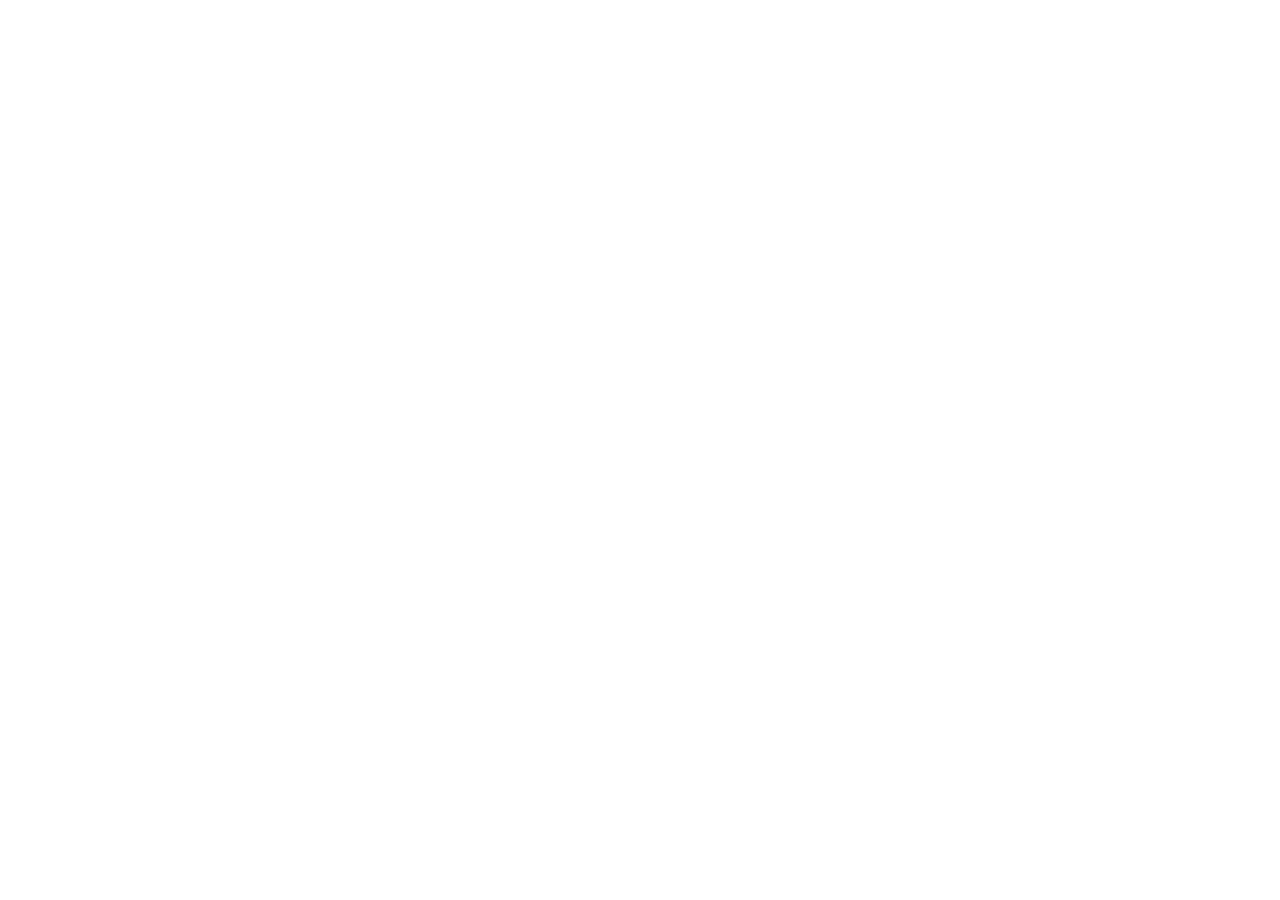
==== website/index.html @ f071f81c "Add files via upload" ====
<!DOCTYPE html>
<html lang="en">
<head>
    <meta charset="UTF-8">
    <meta name="viewport" content="width=device-width, initial-scale=1.0">
    <title>Document</title>
    <link rel="stylesheet" href="style.css">
</head>
<body>
    
<script src="/script.js"></script>
</body>
</html>
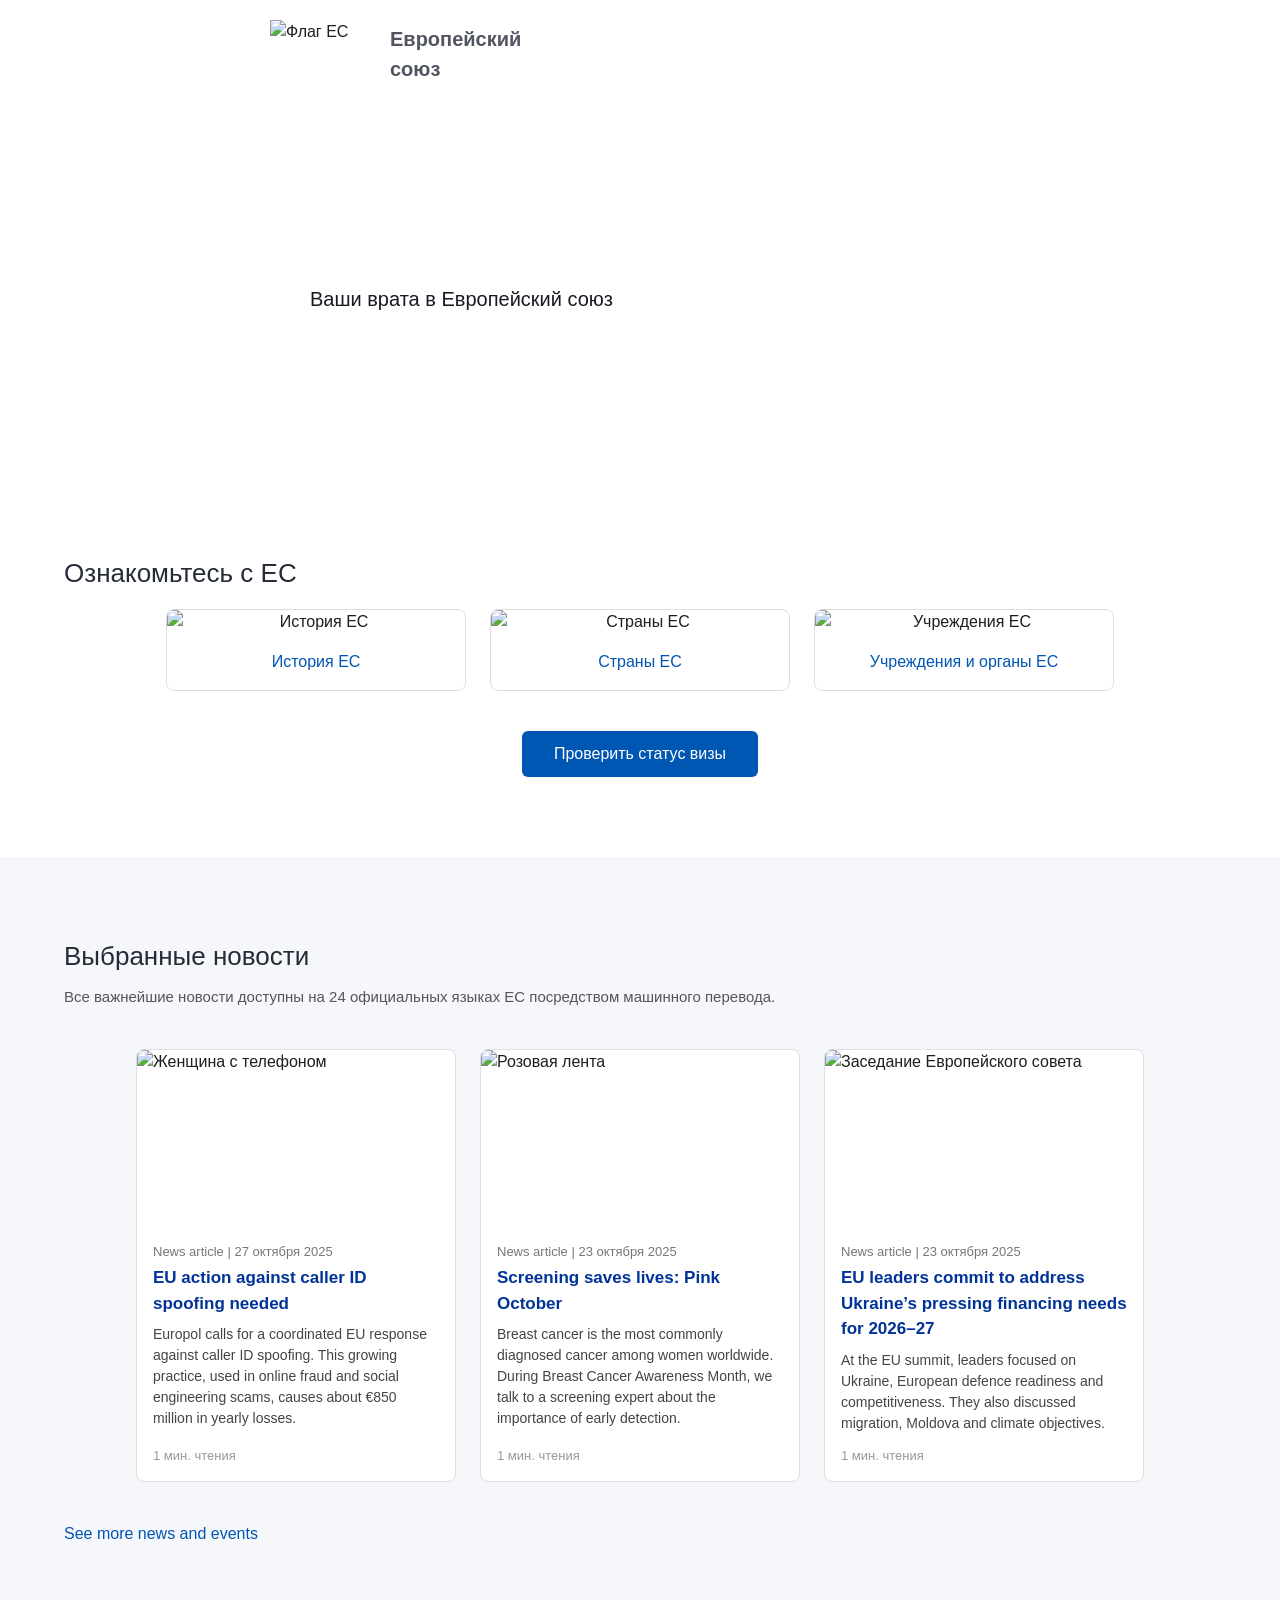
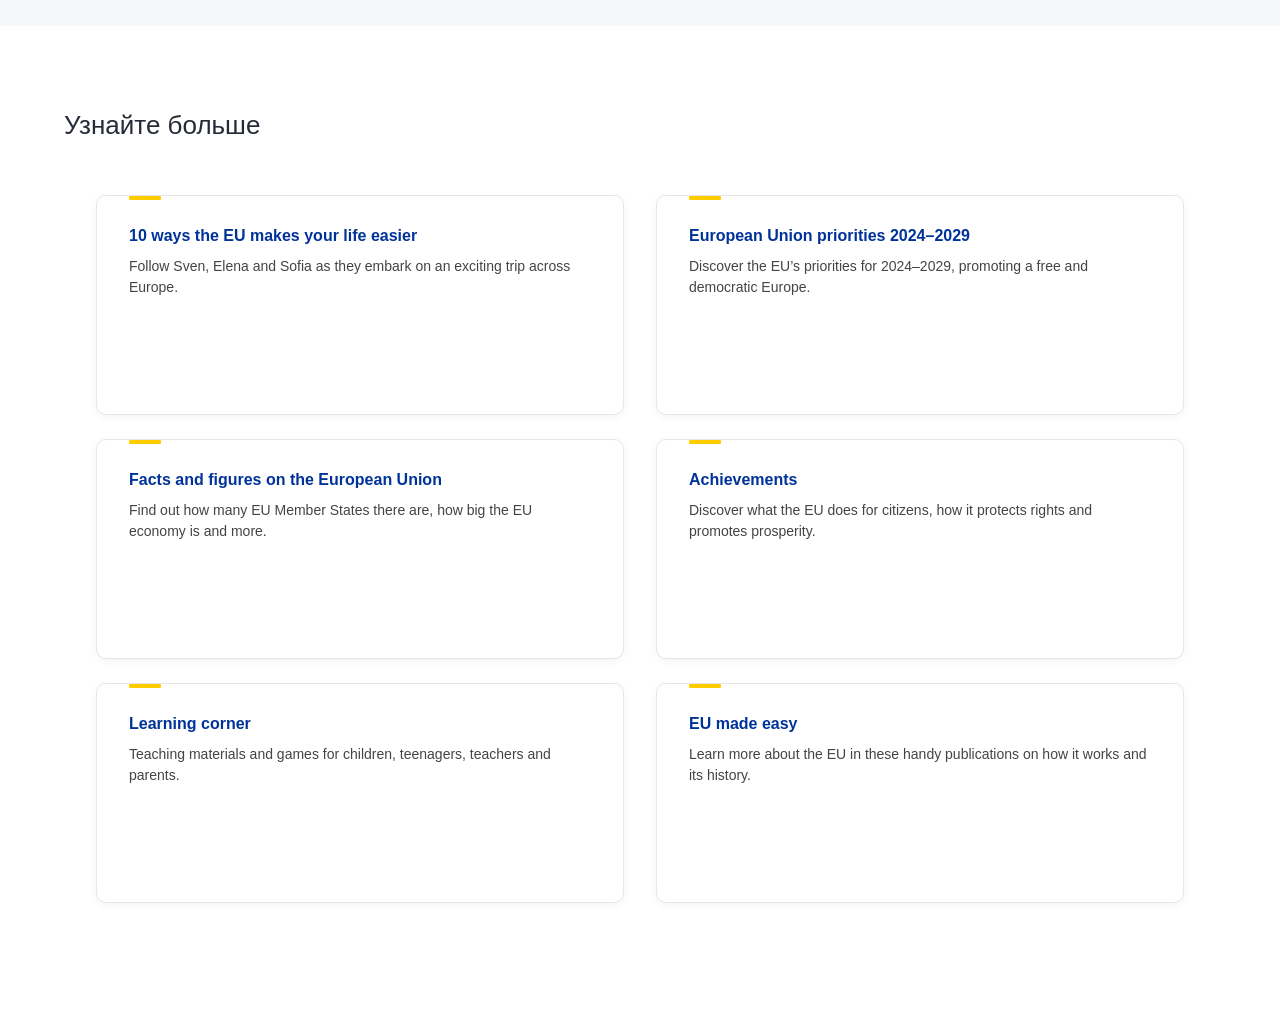
==== commit cff9d47a: "remove mistakes" ====
--- a/website/index.html
+++ b/website/index.html
@@ -1,13 +1,141 @@
-<!DOCTYPE html>
-<html lang="en">
-<head>
-    <meta charset="UTF-8">
-    <meta name="viewport" content="width=device-width, initial-scale=1.0">
-    <title>Document</title>
-    <link rel="stylesheet" href="style.css">
-</head>
-<body>
-    
-<script src="/script.js"></script>
-</body>
+<!DOCTYPE html>
+<html lang="en">
+
+<head>
+  <meta charset="UTF-8">
+  <meta name="viewport" content="width=device-width, initial-scale=1.0">
+  <title>Document</title>
+  <link rel="stylesheet" href="style.css">
+</head>
+
+<body>
+  <header class="header">
+    <h1 class="header__title">Европейский <br> союз</h1>
+    <img src="/Eu-site/Group 1.png" alt="Флаг ЕС" class="header__flag">
+  </header>
+
+  <section class="main">
+    <div class="main__intro">
+      <h2 class="main__intro-text">Ваши врата в Европейский союз</h2>
+    </div>
+  </section>
+  <section class="about">
+    <div class="container">
+      <h2 class="section-title">Ознакомьтесь с ЕС</h2>
+
+      <div class="about__cards">
+        <div class="about__card">
+          <img src="/Eu-site/Picture → History-of-the-EU_2.jpg.png" alt="История ЕС" class="about__image">
+          <a href="#" class="about__link">История ЕС</a>
+        </div>
+
+        <div class="about__card">
+          <img src="/Eu-site/Picture → EU-countries_2_0.jpg.png" alt="Страны ЕС" class="about__image">
+          <a href="#" class="about__link">Страны ЕС</a>
+        </div>
+
+        <div class="about__card">
+          <img src="/Eu-site/Picture → institutions-and-bodies_2.jpg.png" alt="Учреждения ЕС" class="about__image">
+          <a href="#" class="about__link">Учреждения и органы ЕС</a>
+        </div>
+      </div>
+
+      <button class="about-btn">Проверить статус визы</button>
+    </div>
+  </section>
+
+
+  <section class="news">
+    <div class="container">
+      <h2 class="section-title">Выбранные новости</h2>
+      <p class="section-subtitle">
+        Все важнейшие новости доступны на 24 официальных языках ЕС посредством машинного перевода.
+      </p>
+
+      <div class="news__grid">
+        <div class="news__card">
+          <img src="/Eu-site/An elderly woman using a mobile phone.png" alt="Женщина с телефоном" class="news__image">
+          <p class="news__date">News article | 27 октября 2025</p>
+          <a href="#" class="news__title">EU action against caller ID spoofing needed</a>
+          <p class="news__desc">
+            Europol calls for a coordinated EU response against caller ID spoofing.
+            This growing practice, used in online fraud and social engineering scams, causes about €850 million in
+            yearly losses.
+          </p>
+          <p class="news__time">1 мин. чтения</p>
+        </div>
+
+        <div class="news__card">
+          <img src="/Eu-site/Pink-October.jpg.png" alt="Розовая лента" class="news__image">
+          <p class="news__date">News article | 23 октября 2025</p>
+          <a href="#" class="news__title">Screening saves lives: Pink October</a>
+          <p class="news__desc">
+            Breast cancer is the most commonly diagnosed cancer among women worldwide. During Breast Cancer Awareness
+            Month, we talk to a screening expert about the importance of early detection.
+          </p>
+          <p class="news__time">1 мин. чтения</p>
+        </div>
+
+        <div class="news__card">
+          <img src="/Eu-site/europic3.png" alt="Заседание Европейского совета" class="news__image">
+          <p class="news__date">News article | 23 октября 2025</p>
+          <a href="#" class="news__title">EU leaders commit to address Ukraine’s pressing financing needs for
+            2026–27</a>
+          <p class="news__desc">
+            At the EU summit, leaders focused on Ukraine, European defence readiness and competitiveness.
+            They also discussed migration, Moldova and climate objectives.
+          </p>
+          <p class="news__time">1 мин. чтения</p>
+        </div>
+      </div>
+
+      <a href="#" class="news__more">See more news and events</a>
+    </div>
+  </section>
+
+
+  <section class="info">
+    <div class="container">
+      <h2 class="section-title">Узнайте больше</h2>
+      <div class="info__grid">
+        <div class="info__card">
+          <a href="#" class="info__link">10 ways the EU makes your life easier</a>
+          <p class="info__desc">Follow Sven, Elena and Sofia as they embark on an exciting trip across Europe.</p>
+        </div>
+
+        <div class="info__card">
+          <a href="#" class="info__link">European Union priorities 2024–2029</a>
+          <p class="info__desc">Discover the EU’s priorities for 2024–2029, promoting a free and democratic Europe.</p>
+        </div>
+
+        <div class="info__card">
+          <a href="#" class="info__link">Facts and figures on the European Union</a>
+          <p class="info__desc">Find out how many EU Member States there are, how big the EU economy is and more.</p>
+        </div>
+
+        <div class="info__card">
+          <a href="#" class="info__link">Achievements</a>
+          <p class="info__desc">Discover what the EU does for citizens, how it protects rights and promotes prosperity.
+          </p>
+        </div>
+
+        <div class="info__card">
+          <a href="#" class="info__link">Learning corner</a>
+          <p class="info__desc">Teaching materials and games for children, teenagers, teachers and parents.</p>
+        </div>
+
+        <div class="info__card">
+          <a href="#" class="info__link">EU made easy</a>
+          <p class="info__desc">Learn more about the EU in these handy publications on how it works and its history.</p>
+        </div>
+      </div>
+    </div>
+  </section>
+
+  <script src="/script.js"></script>
+
+
+</body>
+
+
 </html>
--- a/website/style.css
+++ b/website/style.css
@@ -0,0 +1,286 @@
+
+* {
+  margin: 0;
+  padding: 0;
+  box-sizing: border-box;
+}
+
+body {
+  font-family: "Inter", Arial, sans-serif;
+  color: #1e1e1e;
+  background-color: #fff;
+  line-height: 1.5;
+}
+
+img {
+  max-width: 100%;
+  display: block;
+}
+
+a {
+  text-decoration: none;
+  color: #0056b3;
+}
+
+.container {
+  width: 90%;
+  max-width: 1200px;
+  margin: 0 auto;
+}
+
+
+.header {
+}
+
+.header__flag {
+  position: absolute;
+  top: 20px;
+  left: 270px;
+  width: 105px;
+  height: auto;
+}
+
+.header__title {
+  font-size: 20px;
+  font-weight: 600;
+  margin-bottom: 40px;
+  margin-top: 24px;
+  margin-left: 390px;
+  color: #515560;
+}
+
+.header__intro-text {
+  background-color: #fff;
+  color: #002d80;
+  display: inline-block;
+  padding: 14px 28px;
+  border-radius: 8px;
+  font-weight: 500;
+  font-size: 18px;
+}
+
+.main {
+  background: url(/Eu-site/Picture\ →\ Banner\ -\ Peace\ Dove.png) center/cover no-repeat;
+  height: 350px;
+  width: 100%;
+  display: flex;
+  align-items: center;
+  position: relative;
+}
+
+.main__intro {
+    margin-left: 270px;
+  background: white;
+  padding: 20px 40px;
+  border-radius: 8px;
+  text-align: center;
+}
+
+.main__intro-text {
+  color: #171A22;
+  font-size: 20px;
+  font-weight: 500;
+}
+
+.about {
+  padding: 80px 0;
+}
+
+
+
+.about__cards {
+    margin-top: 16px;
+  display: flex;
+  justify-content: center;
+  gap: 24px;
+  flex-wrap: wrap;
+  margin-bottom: 40px;
+}
+
+.about__card {
+  background-color: #fff;
+  border: 1px solid #ddd;
+  border-radius: 8px;
+  overflow: hidden;
+  width: 300px;
+  text-align: center;
+}
+
+
+
+
+.about__link {
+  display: block;
+  padding: 16px;
+  font-weight: 500;
+  color: #0056b3;
+  font-size: 16px;
+}
+
+.about-btn {
+  
+  padding: 14px 32px;
+  font-size: 16px;
+  background-color: #0056b3;
+  color: #fff;
+  border: none;
+  border-radius: 6px;
+  cursor: pointer;
+  display: block;
+  margin: 0 auto;
+}
+
+
+
+.news {
+  background-color: #f5f7fb;
+  padding: 80px 0;
+}
+
+.section-title{
+    font-size: 26px;
+    color: #262B38;
+    font-weight: 100;
+    margin-bottom: 10px;
+}
+
+.section-subtitle {
+  color: #555;
+  font-size: 15px;
+}
+
+.news__grid {
+  display: flex;
+  justify-content: center;
+  gap: 24px;
+  flex-wrap: wrap;
+}
+
+.news__card {
+  background-color: #fff;
+  border: 1px solid #e0e0e0;
+  border-radius: 8px;
+  overflow: hidden;
+  width: 320px;
+  display: flex;
+  flex-direction: column;
+  margin-bottom: 40px;
+  margin-top: 40px;
+}
+
+
+.news__image {
+  width: 100%;
+  height: 180px;
+  object-fit: cover;
+}
+
+
+.news__date {
+  color: #777;
+  font-size: 13px;
+  margin: 12px 16px 4px;
+}
+
+.news__title {
+  font-size: 17px;
+  font-weight: 600;
+  margin: 0 16px 8px;
+  color: #003399;
+}
+
+.news__desc {
+  font-size: 14px;
+  color: #444;
+  margin: 0 16px 12px;
+}
+
+.news__time {
+  font-size: 13px;
+  color: #999;
+  margin: auto 16px 16px;
+}
+
+.news__more {
+  color: #0056b3;
+  font-weight: 500;
+}
+
+
+.info {
+  padding: 80px 0;
+}
+
+.info__grid {
+  display: grid;
+  grid-template-columns: repeat(2, 1fr);
+  column-gap: 32px; 
+  row-gap: 24px; 
+  padding: 40px 32px; 
+  justify-content: center;
+  max-width: 1400px;
+  margin: 0 auto;
+}
+
+.info__card {
+  position: relative;
+  width: 100%;
+  min-height: 220px;
+  background: #fff;
+  border: 1px solid #e4e6eb;
+  border-radius: 10px;
+  box-shadow: 0 2px 8px rgba(0, 0, 0, 0.05);
+  padding: 28px 32px;
+}
+
+.info__card::before {
+  content: "";
+  position: absolute;
+  top: 0px;
+  width:32px;
+  height: 4px; 
+  background-color: #FFCC00;
+  border-radius: 1px;  
+}
+
+.info__link {
+  display: block;
+  font-weight: 600;
+  font-size: 16px;
+  margin-bottom: 8px;
+  color: #003399;
+}
+
+.info__desc {
+  font-size: 14px;
+  color: #444;
+}
+
+
+@media (max-width: 768px) {
+  .header__flag {
+    width: 80px;
+    top: 10px;
+    right: 20px;
+  }
+
+  .header__title {
+    font-size: 22px;
+  }
+
+  .header__intro-text {
+    font-size: 16px;
+    padding: 10px 20px;
+  }
+
+  .about__cards,
+  .news__grid {
+    flex-direction: column;
+    align-items: center;
+  }
+
+  .about__card,
+  .news__card {
+    width: 90%;
+  }
+}
